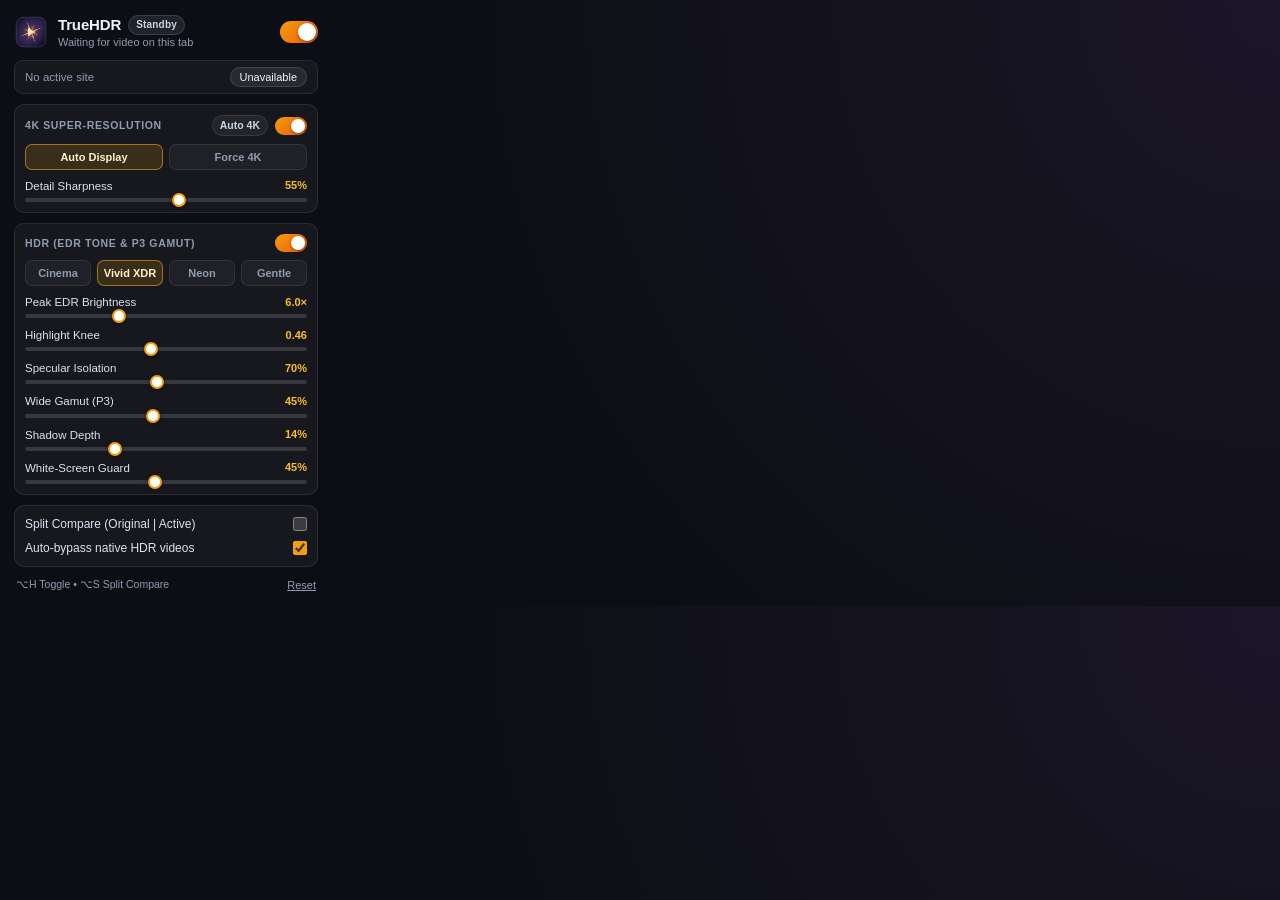
==== extension/popup.html @ 05cd1c30 "Baseline before SR/HDR rework Co-Authored-By: Claude Opus 5.5 <noreply@anthropic.com>" ====
<!doctype html>
<html lang="en">
<head>
  <meta charset="utf-8" />
  <meta name="viewport" content="width=device-width, initial-scale=1" />
  <title>TrueHDR</title>
  <link rel="stylesheet" href="popup.css" />
</head>
<body>
  <div class="app">
    <header class="header">
      <div class="brand">
        <img src="icons/icon-64.png" alt="TrueHDR" class="logo" />
        <div class="brand-text">
          <div class="title-row">
            <h1>TrueHDR</h1>
            <span id="statusBadge" class="badge badge-idle">Checking…</span>
          </div>
          <p id="statusDetail" class="subtitle">Real-time WebGPU float16 EDR</p>
        </div>
      </div>
      <label class="switch" title="Global TrueHDR Extension Enable">
        <input type="checkbox" id="masterToggle" />
        <span class="slider-track"></span>
      </label>
    </header>

    <section id="siteBar" class="site-bar">
      <span id="siteHost" class="site-host">—</span>
      <button id="siteToggleBtn" class="chip-btn" type="button">Enabled on site</button>
    </section>

    <div id="corsBanner" class="banner hidden">
      <span id="corsBannerText">Video blocked by cross-origin (CORS) policy.</span>
      <button id="retryCorsBtn" class="banner-btn" type="button">Reload w/ CORS</button>
    </div>

    <section class="section">
      <div class="section-head">
        <div class="section-label">4K Super-Resolution</div>
        <div class="section-right">
          <span id="resBadge" class="res-pill">—</span>
          <label class="switch switch-sm" title="Enable 4K GPU Upscaling">
            <input type="checkbox" id="upscaleToggle" />
            <span class="slider-track"></span>
          </label>
        </div>
      </div>
      <div id="upscaleBody" class="section-body">
        <div class="presets presets-2">
          <button class="upscale-btn" data-upscale="auto" type="button">Auto Display</button>
          <button class="upscale-btn" data-upscale="4k" type="button">Force 4K</button>
        </div>
        <div id="sharpnessRow" class="control">
          <div class="control-head">
            <label for="upscaleSharpness">Detail Sharpness</label>
            <span id="upscaleSharpnessVal" class="val">55%</span>
          </div>
          <input id="upscaleSharpness" type="range" min="0" max="1.0" step="0.05" />
        </div>
      </div>
    </section>

    <section class="section">
      <div class="section-head">
        <div class="section-label">HDR (EDR Tone &amp; P3 Gamut)</div>
        <label class="switch switch-sm" title="Enable Hardware EDR HDR">
          <input type="checkbox" id="hdrToggle" />
          <span class="slider-track"></span>
        </label>
      </div>
      <div id="hdrBody" class="section-body">
        <div class="presets">
          <button class="preset-btn" data-preset="cinema" type="button">Cinema</button>
          <button class="preset-btn" data-preset="vivid" type="button">Vivid XDR</button>
          <button class="preset-btn" data-preset="neon" type="button">Neon</button>
          <button class="preset-btn" data-preset="gentle" type="button">Gentle</button>
        </div>

        <div class="controls">
          <div class="control">
            <div class="control-head">
              <label for="peakBoost">Peak EDR Brightness</label>
              <span id="peakBoostVal" class="val">6.0×</span>
            </div>
            <input id="peakBoost" type="range" min="1.2" max="16.0" step="0.2" />
          </div>

          <div class="control">
            <div class="control-head">
              <label for="threshold">Highlight Knee</label>
              <span id="thresholdVal" class="val">0.46</span>
            </div>
            <input id="threshold" type="range" min="0.15" max="0.85" step="0.01" />
          </div>

          <div class="control">
            <div class="control-head">
              <label for="localPunch">Specular Isolation</label>
              <span id="localPunchVal" class="val">70%</span>
            </div>
            <input id="localPunch" type="range" min="0" max="1.5" step="0.05" />
          </div>

          <div class="control">
            <div class="control-head">
              <label for="gamutBoost">Wide Gamut (P3)</label>
              <span id="gamutBoostVal" class="val">45%</span>
            </div>
            <input id="gamutBoost" type="range" min="0" max="1.0" step="0.05" />
          </div>

          <div class="control">
            <div class="control-head">
              <label for="shadowDepth">Shadow Depth</label>
              <span id="shadowDepthVal" class="val">14%</span>
            </div>
            <input id="shadowDepth" type="range" min="0" max="0.45" step="0.01" />
          </div>

          <div class="control">
            <div class="control-head">
              <label for="aplGuard">White-Screen Guard</label>
              <span id="aplGuardVal" class="val">45%</span>
            </div>
            <input id="aplGuard" type="range" min="0" max="1.0" step="0.02" />
          </div>
        </div>
      </div>
    </section>

    <section class="section toggles">
      <label class="row-toggle">
        <span>Split Compare (Original | Active)</span>
        <input type="checkbox" id="splitEnabled" />
      </label>
      <div id="splitPosRow" class="control split-control hidden">
        <div class="control-head">
          <label for="splitPos">Wipe Position</label>
          <span id="splitPosVal" class="val">50%</span>
        </div>
        <input id="splitPos" type="range" min="0.05" max="0.95" step="0.01" />
      </div>
      <label class="row-toggle">
        <span>Auto-bypass native HDR videos</span>
        <input type="checkbox" id="bypassNativeHdr" />
      </label>
    </section>

    <footer class="footer">
      <span>⌥H Toggle • ⌥S Split Compare</span>
      <button id="resetBtn" class="link-btn" type="button">Reset</button>
    </footer>
  </div>
  <script src="popup.js"></script>
</body>
</html>
---- extension/popup.css ----
:root {
  color-scheme: dark;
  --bg: #0c0e14;
  --card: rgba(255, 255, 255, 0.045);
  --border: rgba(255, 255, 255, 0.09);
  --text: #f3f5fa;
  --muted: #939bb0;
  --accent: #f59e0b;
  --accent-bright: #fbbf24;
  --accent-soft: rgba(245, 158, 11, 0.16);
}

* {
  box-sizing: border-box;
  margin: 0;
  padding: 0;
}

body {
  width: 332px;
  background: radial-gradient(circle at top right, #1b1628 0%, var(--bg) 62%);
  color: var(--text);
  font-family: -apple-system, BlinkMacSystemFont, "SF Pro Text", "Helvetica Neue", sans-serif;
  font-size: 12.5px;
  line-height: 1.4;
  -webkit-font-smoothing: antialiased;
}

.app {
  padding: 14px;
  display: flex;
  flex-direction: column;
  gap: 10px;
}

.header {
  display: flex;
  align-items: center;
  justify-content: space-between;
  gap: 10px;
}

.brand {
  display: flex;
  align-items: center;
  gap: 10px;
  min-width: 0;
}

.logo {
  width: 34px;
  height: 34px;
  border-radius: 8px;
  flex-shrink: 0;
}

.brand-text {
  min-width: 0;
}

.title-row {
  display: flex;
  align-items: center;
  gap: 7px;
}

h1 {
  font-size: 15px;
  font-weight: 700;
  letter-spacing: -0.01em;
}

.subtitle {
  font-size: 11px;
  color: var(--muted);
  white-space: nowrap;
  overflow: hidden;
  text-overflow: ellipsis;
}

.badge {
  font-size: 10px;
  font-weight: 600;
  padding: 2px 7px;
  border-radius: 999px;
  letter-spacing: 0.02em;
}

.badge-edr {
  background: rgba(245, 158, 11, 0.18);
  color: #fcd34d;
  border: 1px solid rgba(251, 191, 36, 0.38);
}

.badge-sdr {
  background: rgba(59, 130, 246, 0.18);
  color: #93c5fd;
  border: 1px solid rgba(96, 165, 250, 0.35);
}

.badge-native {
  background: rgba(16, 185, 129, 0.18);
  color: #6ee7b7;
  border: 1px solid rgba(52, 211, 153, 0.35);
}

.badge-warn {
  background: rgba(239, 68, 68, 0.18);
  color: #fca5a5;
  border: 1px solid rgba(248, 113, 113, 0.35);
}

.badge-idle {
  background: rgba(148, 163, 184, 0.14);
  color: #cbd5e1;
  border: 1px solid rgba(148, 163, 184, 0.22);
}

/* Toggle Switch */
.switch {
  position: relative;
  display: inline-block;
  width: 38px;
  height: 22px;
  flex-shrink: 0;
  cursor: pointer;
}

.switch input {
  opacity: 0;
  width: 0;
  height: 0;
}

.slider-track {
  position: absolute;
  inset: 0;
  background: rgba(255, 255, 255, 0.14);
  border-radius: 999px;
  transition: background 180ms ease;
}

.slider-track::before {
  content: "";
  position: absolute;
  width: 18px;
  height: 18px;
  left: 2px;
  top: 2px;
  border-radius: 50%;
  background: #ffffff;
  box-shadow: 0 1px 3px rgba(0, 0, 0, 0.4);
  transition: transform 180ms ease;
}

.switch input:checked + .slider-track {
  background: linear-gradient(135deg, #f59e0b, #ea580c);
}

.switch input:checked + .slider-track::before {
  transform: translateX(16px);
}

.switch-sm {
  width: 32px;
  height: 18px;
}

.switch-sm .slider-track::before {
  width: 14px;
  height: 14px;
}

.switch-sm input:checked + .slider-track::before {
  transform: translateX(14px);
}

.site-bar {
  display: flex;
  align-items: center;
  justify-content: space-between;
  padding: 6px 10px;
  background: var(--card);
  border: 1px solid var(--border);
  border-radius: 9px;
}

.site-host {
  font-size: 11.5px;
  color: var(--muted);
  overflow: hidden;
  text-overflow: ellipsis;
  white-space: nowrap;
  max-width: 180px;
}

.chip-btn {
  appearance: none;
  border: 1px solid rgba(255, 255, 255, 0.12);
  background: rgba(255, 255, 255, 0.08);
  color: var(--text);
  font-size: 11px;
  font-weight: 500;
  padding: 3px 9px;
  border-radius: 999px;
  cursor: pointer;
}

.chip-btn.is-off {
  color: #fca5a5;
  background: rgba(239, 68, 68, 0.14);
  border-color: rgba(248, 113, 113, 0.3);
}

.banner {
  display: flex;
  align-items: center;
  justify-content: space-between;
  gap: 8px;
  padding: 8px 10px;
  border-radius: 9px;
  background: rgba(239, 68, 68, 0.13);
  border: 1px solid rgba(248, 113, 113, 0.3);
  font-size: 11px;
  color: #fecaca;
}

.banner-btn {
  flex-shrink: 0;
  appearance: none;
  border: 1px solid rgba(255, 255, 255, 0.2);
  background: rgba(255, 255, 255, 0.12);
  color: #fff;
  font-size: 11px;
  font-weight: 600;
  padding: 3px 8px;
  border-radius: 6px;
  cursor: pointer;
}

.hidden {
  display: none !important;
}

.section {
  background: var(--card);
  border: 1px solid var(--border);
  border-radius: 10px;
  padding: 10px;
  display: flex;
  flex-direction: column;
  gap: 8px;
}

.section-label {
  font-size: 10.5px;
  font-weight: 600;
  text-transform: uppercase;
  letter-spacing: 0.06em;
  color: var(--muted);
}

.section-head {
  display: flex;
  align-items: center;
  justify-content: space-between;
  gap: 8px;
}

.section-right {
  display: flex;
  align-items: center;
  gap: 7px;
}

.section-body {
  display: flex;
  flex-direction: column;
  gap: 8px;
  transition: opacity 160ms ease;
}

.section-body.is-dimmed {
  opacity: 0.42;
  pointer-events: none;
}

.res-pill {
  font-size: 10.5px;
  font-weight: 600;
  font-variant-numeric: tabular-nums;
  color: #cbd5e1;
  background: rgba(255, 255, 255, 0.06);
  border: 1px solid var(--border);
  padding: 2px 7px;
  border-radius: 999px;
}

.presets {
  display: grid;
  grid-template-columns: repeat(4, 1fr);
  gap: 6px;
}

.presets-2 {
  grid-template-columns: repeat(2, 1fr);
}

.presets-3 {
  grid-template-columns: repeat(3, 1fr);
}

.controls {
  display: flex;
  flex-direction: column;
  gap: 9px;
}

.preset-btn,
.upscale-btn {
  appearance: none;
  border: 1px solid var(--border);
  background: rgba(255, 255, 255, 0.04);
  color: var(--muted);
  font-size: 11px;
  font-weight: 600;
  padding: 6px 4px;
  border-radius: 7px;
  cursor: pointer;
  transition: all 140ms ease;
}

.preset-btn:hover,
.upscale-btn:hover {
  color: var(--text);
  background: rgba(255, 255, 255, 0.08);
}

.preset-btn.active,
.upscale-btn.active {
  color: #fef3c7;
  background: var(--accent-soft);
  border-color: rgba(251, 191, 36, 0.5);
}

.controls {
  gap: 9px;
}

.control {
  display: flex;
  flex-direction: column;
  gap: 4px;
}

.control-head {
  display: flex;
  justify-content: space-between;
  align-items: center;
  font-size: 11.5px;
}

.control-head label {
  color: #dbe2f0;
}

.val {
  font-variant-numeric: tabular-nums;
  font-size: 11px;
  font-weight: 600;
  color: var(--accent-bright);
}

input[type="range"] {
  -webkit-appearance: none;
  appearance: none;
  width: 100%;
  height: 4px;
  border-radius: 999px;
  background: rgba(255, 255, 255, 0.14);
  outline: none;
  cursor: pointer;
}

input[type="range"]::-webkit-slider-thumb {
  -webkit-appearance: none;
  appearance: none;
  width: 14px;
  height: 14px;
  border-radius: 50%;
  background: #ffffff;
  border: 2px solid var(--accent);
  box-shadow: 0 1px 4px rgba(0, 0, 0, 0.45);
}

.toggles {
  gap: 7px;
}

.row-toggle {
  display: flex;
  justify-content: space-between;
  align-items: center;
  font-size: 12px;
  color: #dbe2f0;
  cursor: pointer;
}

.row-toggle input[type="checkbox"] {
  accent-color: var(--accent);
  width: 14px;
  height: 14px;
  cursor: pointer;
}

.split-control {
  padding-top: 2px;
}

.footer {
  display: flex;
  justify-content: space-between;
  align-items: center;
  font-size: 10.5px;
  color: var(--muted);
  padding: 0 2px;
}

.link-btn {
  appearance: none;
  border: none;
  background: none;
  color: var(--muted);
  font-size: 11px;
  cursor: pointer;
  text-decoration: underline;
}

.link-btn:hover {
  color: var(--text);
}
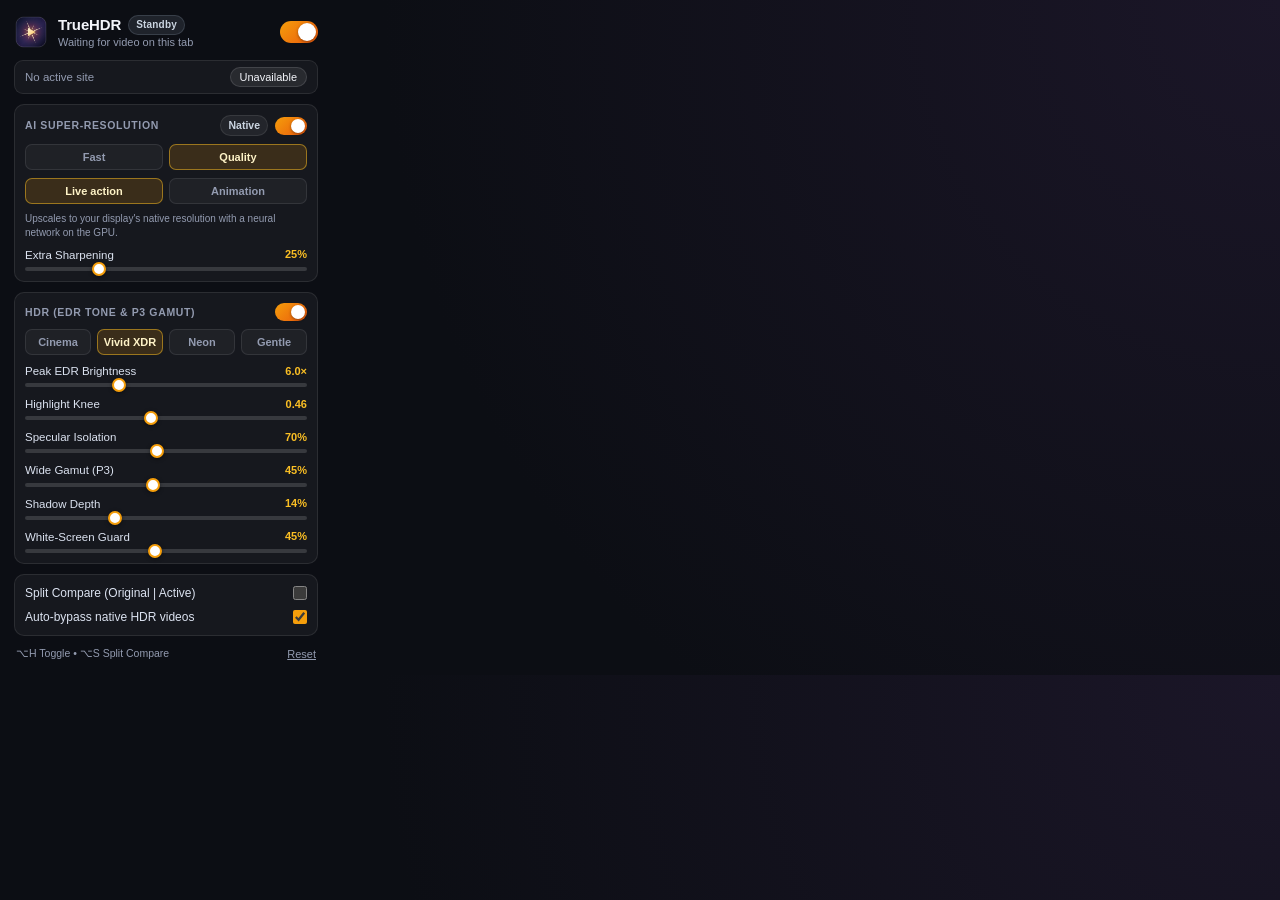
==== commit fb00712d: "HDR low-power rework, WebGPU ML upscaler + custom models, inactive-window HDR workaround" ====
--- a/extension/popup.html
+++ b/extension/popup.html
@@ -37,10 +37,10 @@
 
     <section class="section">
       <div class="section-head">
-        <div class="section-label">4K Super-Resolution</div>
+        <div class="section-label">AI Super-Resolution</div>
         <div class="section-right">
           <span id="resBadge" class="res-pill">—</span>
-          <label class="switch switch-sm" title="Enable 4K GPU Upscaling">
+          <label class="switch switch-sm" title="Enable AI upscaling">
             <input type="checkbox" id="upscaleToggle" />
             <span class="slider-track"></span>
           </label>
@@ -48,13 +48,18 @@
       </div>
       <div id="upscaleBody" class="section-body">
         <div class="presets presets-2">
-          <button class="upscale-btn" data-upscale="auto" type="button">Auto Display</button>
-          <button class="upscale-btn" data-upscale="4k" type="button">Force 4K</button>
+          <button class="upscale-btn" data-quality="fast" type="button">Fast</button>
+          <button class="upscale-btn" data-quality="quality" type="button">Quality</button>
         </div>
+        <div class="presets presets-2">
+          <button class="upscale-btn" data-content="live" type="button">Live action</button>
+          <button class="upscale-btn" data-content="anime" type="button">Animation</button>
+        </div>
+        <p class="hint">Upscales to your display's native resolution with a neural network on the GPU.</p>
         <div id="sharpnessRow" class="control">
           <div class="control-head">
-            <label for="upscaleSharpness">Detail Sharpness</label>
-            <span id="upscaleSharpnessVal" class="val">55%</span>
+            <label for="upscaleSharpness">Extra Sharpening</label>
+            <span id="upscaleSharpnessVal" class="val">25%</span>
           </div>
           <input id="upscaleSharpness" type="range" min="0" max="1.0" step="0.05" />
         </div>
--- a/extension/popup.css
+++ b/extension/popup.css
@@ -310,6 +310,12 @@
   grid-template-columns: repeat(3, 1fr);
 }
 
+.hint {
+  font-size: 10px;
+  line-height: 1.35;
+  color: var(--muted);
+}
+
 .controls {
   display: flex;
   flex-direction: column;
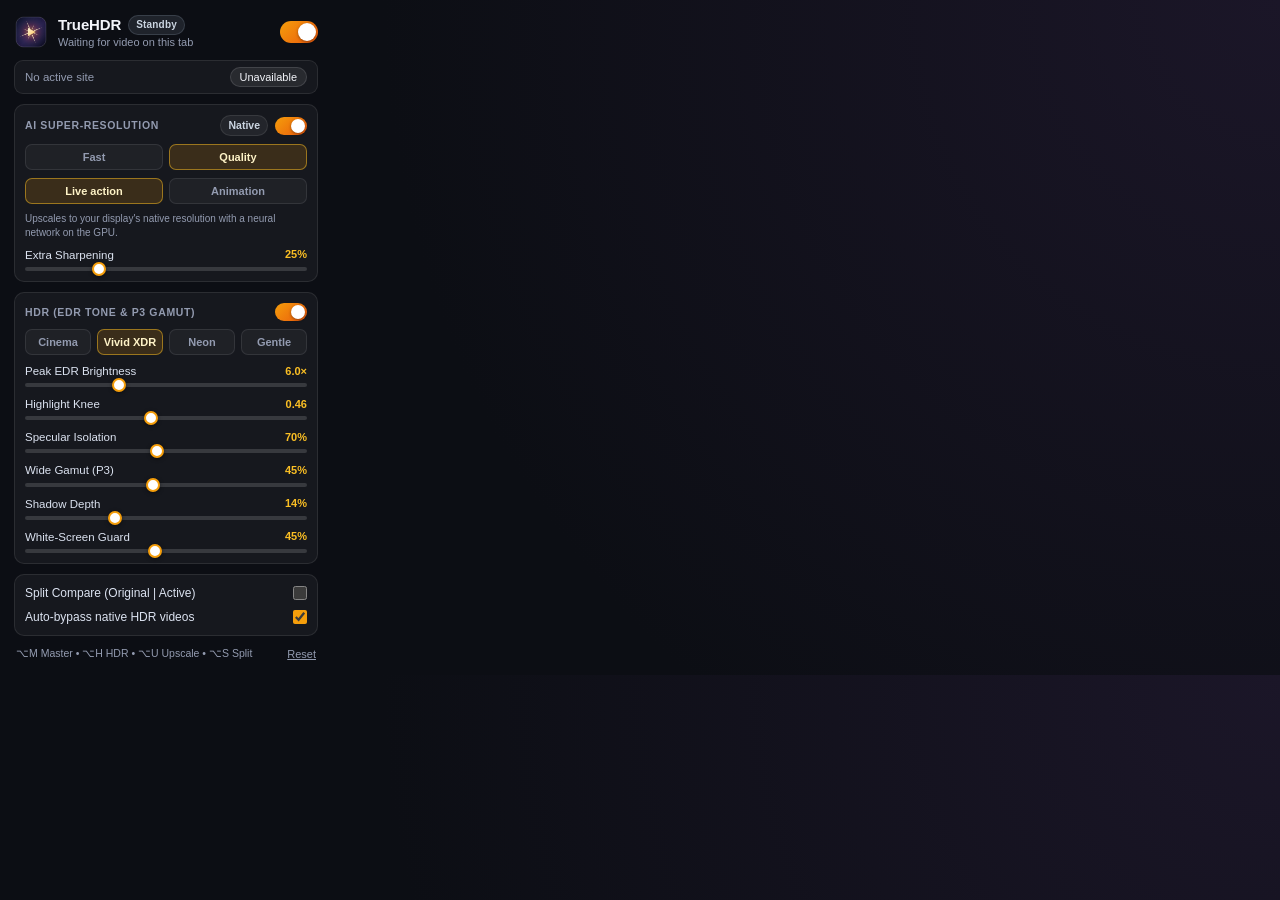
==== commit 8009b9f7: "Add Option+{M,H,U,S} shortcuts for master switch, HDR, upscaling, and split compare" ====
--- a/extension/popup.html
+++ b/extension/popup.html
@@ -153,7 +153,7 @@
     </section>
 
     <footer class="footer">
-      <span>⌥H Toggle • ⌥S Split Compare</span>
+      <span>⌥M Master • ⌥H HDR • ⌥U Upscale • ⌥S Split</span>
       <button id="resetBtn" class="link-btn" type="button">Reset</button>
     </footer>
   </div>
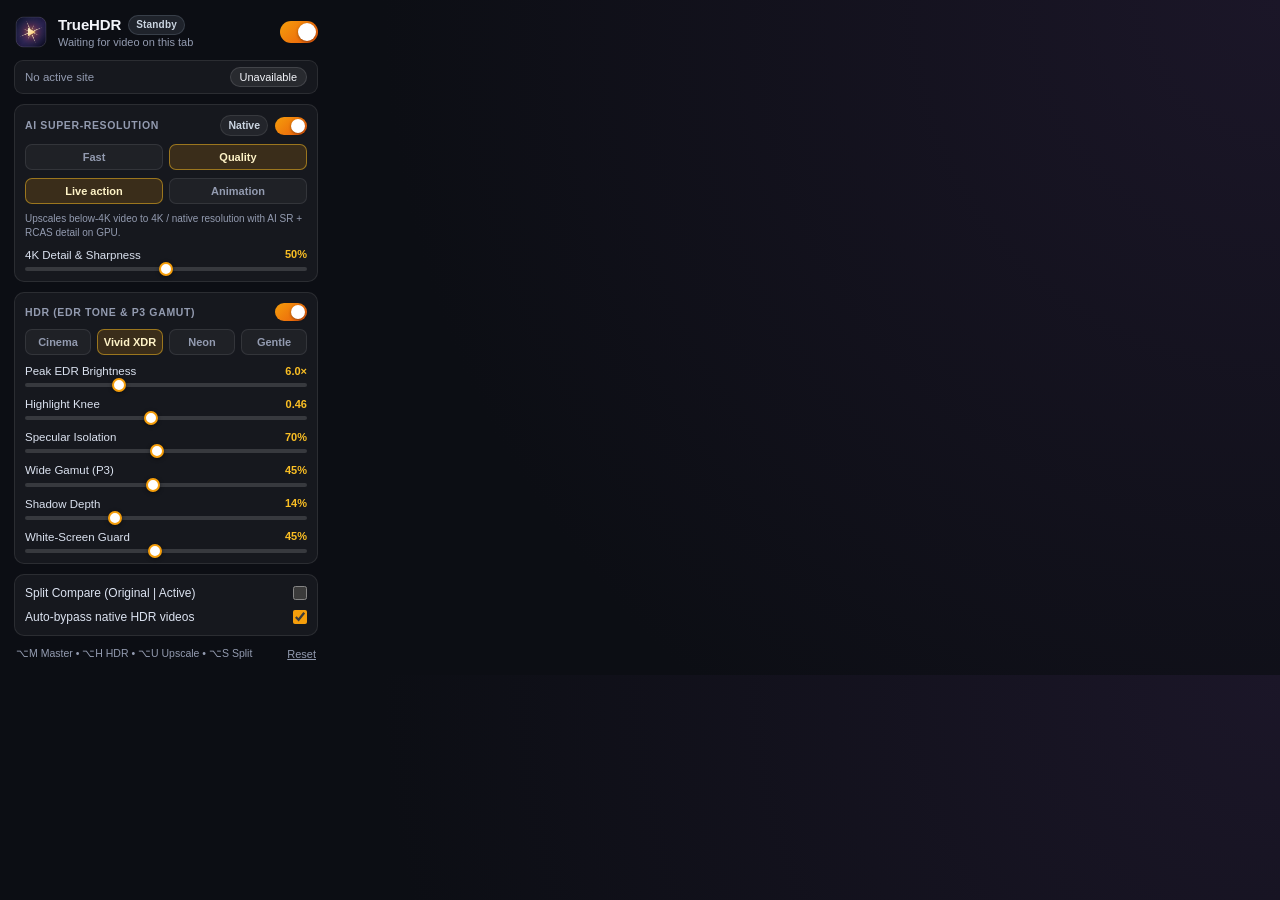
==== commit b76c0cba: "Harden fullscreen controls and upgrade 4K SR + EASU/RCAS upscaling" ====
--- a/extension/popup.html
+++ b/extension/popup.html
@@ -55,11 +55,11 @@
           <button class="upscale-btn" data-content="live" type="button">Live action</button>
           <button class="upscale-btn" data-content="anime" type="button">Animation</button>
         </div>
-        <p class="hint">Upscales to your display's native resolution with a neural network on the GPU.</p>
+        <p class="hint">Upscales below-4K video to 4K / native resolution with AI SR + RCAS detail on GPU.</p>
         <div id="sharpnessRow" class="control">
           <div class="control-head">
-            <label for="upscaleSharpness">Extra Sharpening</label>
-            <span id="upscaleSharpnessVal" class="val">25%</span>
+            <label for="upscaleSharpness">4K Detail &amp; Sharpness</label>
+            <span id="upscaleSharpnessVal" class="val">50%</span>
           </div>
           <input id="upscaleSharpness" type="range" min="0" max="1.0" step="0.05" />
         </div>
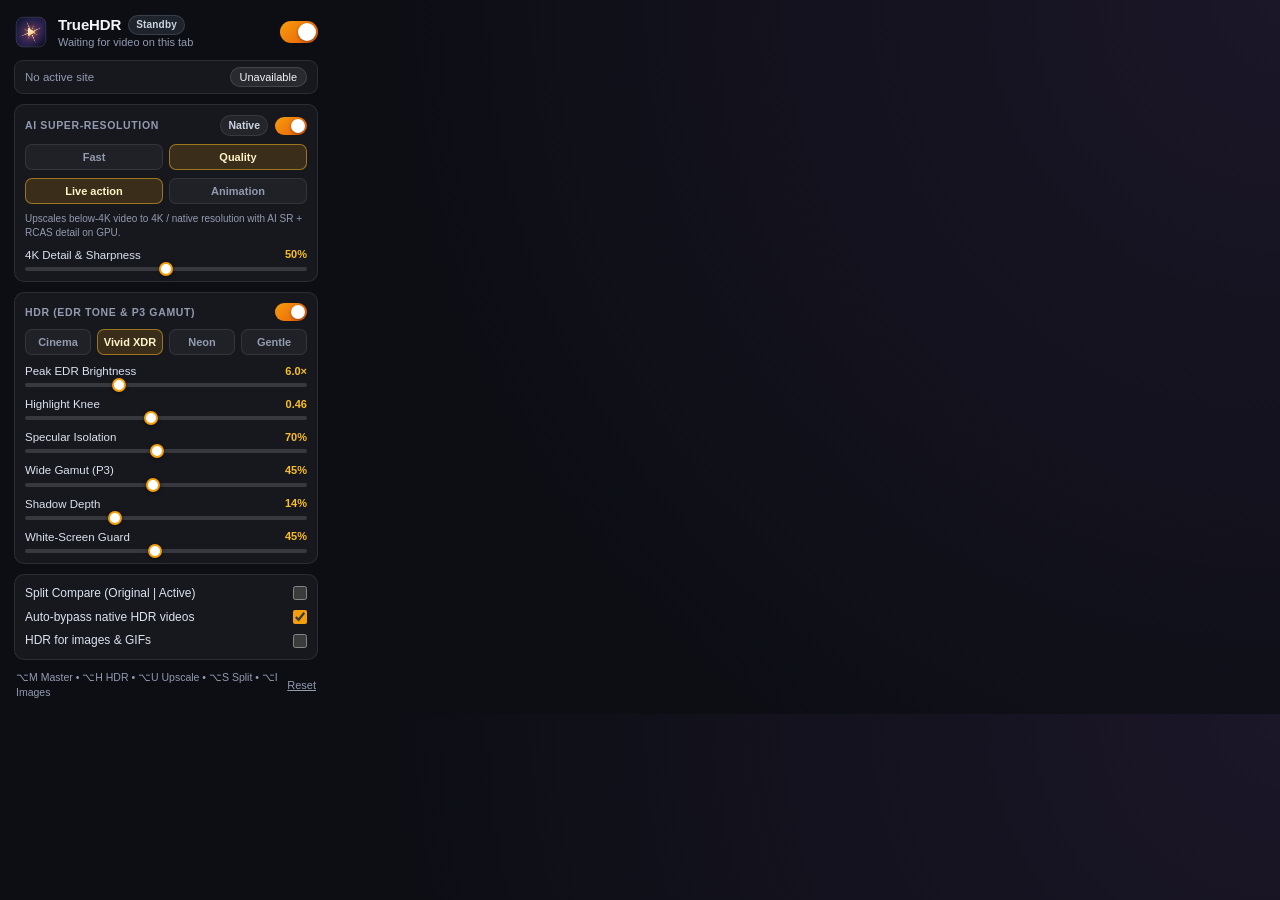
==== commit fd3bfcb5: "Add opt-in HDR for images and GIFs New "HDR for images & GIFs" popup toggle (and Option+I) runs the " ====
--- a/extension/popup.html
+++ b/extension/popup.html
@@ -150,10 +150,14 @@
         <span>Auto-bypass native HDR videos</span>
         <input type="checkbox" id="bypassNativeHdr" />
       </label>
+      <label class="row-toggle" title="Also apply HDR to photos and animated GIF / WebP / APNG images on the page (uses more GPU memory)">
+        <span>HDR for images &amp; GIFs</span>
+        <input type="checkbox" id="imagesEnabled" />
+      </label>
     </section>
 
     <footer class="footer">
-      <span>⌥M Master • ⌥H HDR • ⌥U Upscale • ⌥S Split</span>
+      <span>⌥M Master • ⌥H HDR • ⌥U Upscale • ⌥S Split • ⌥I Images</span>
       <button id="resetBtn" class="link-btn" type="button">Reset</button>
     </footer>
   </div>
